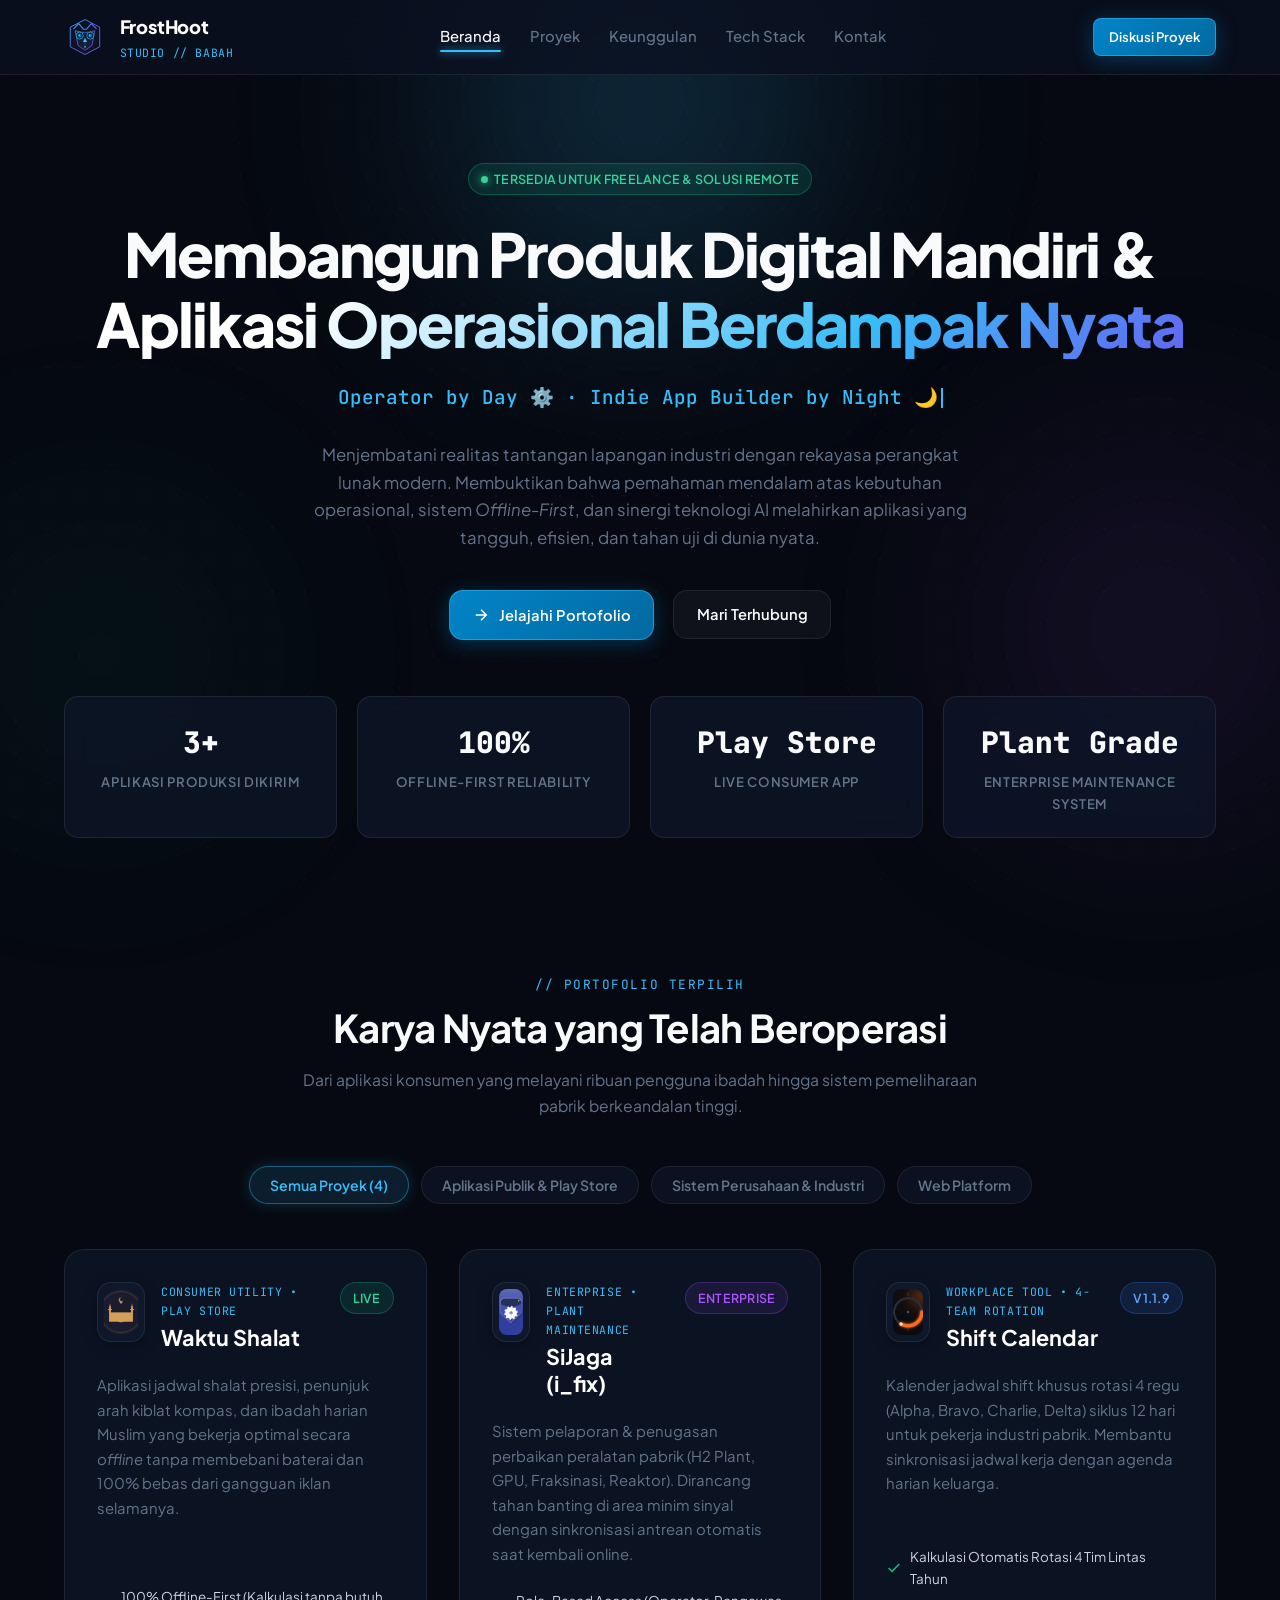
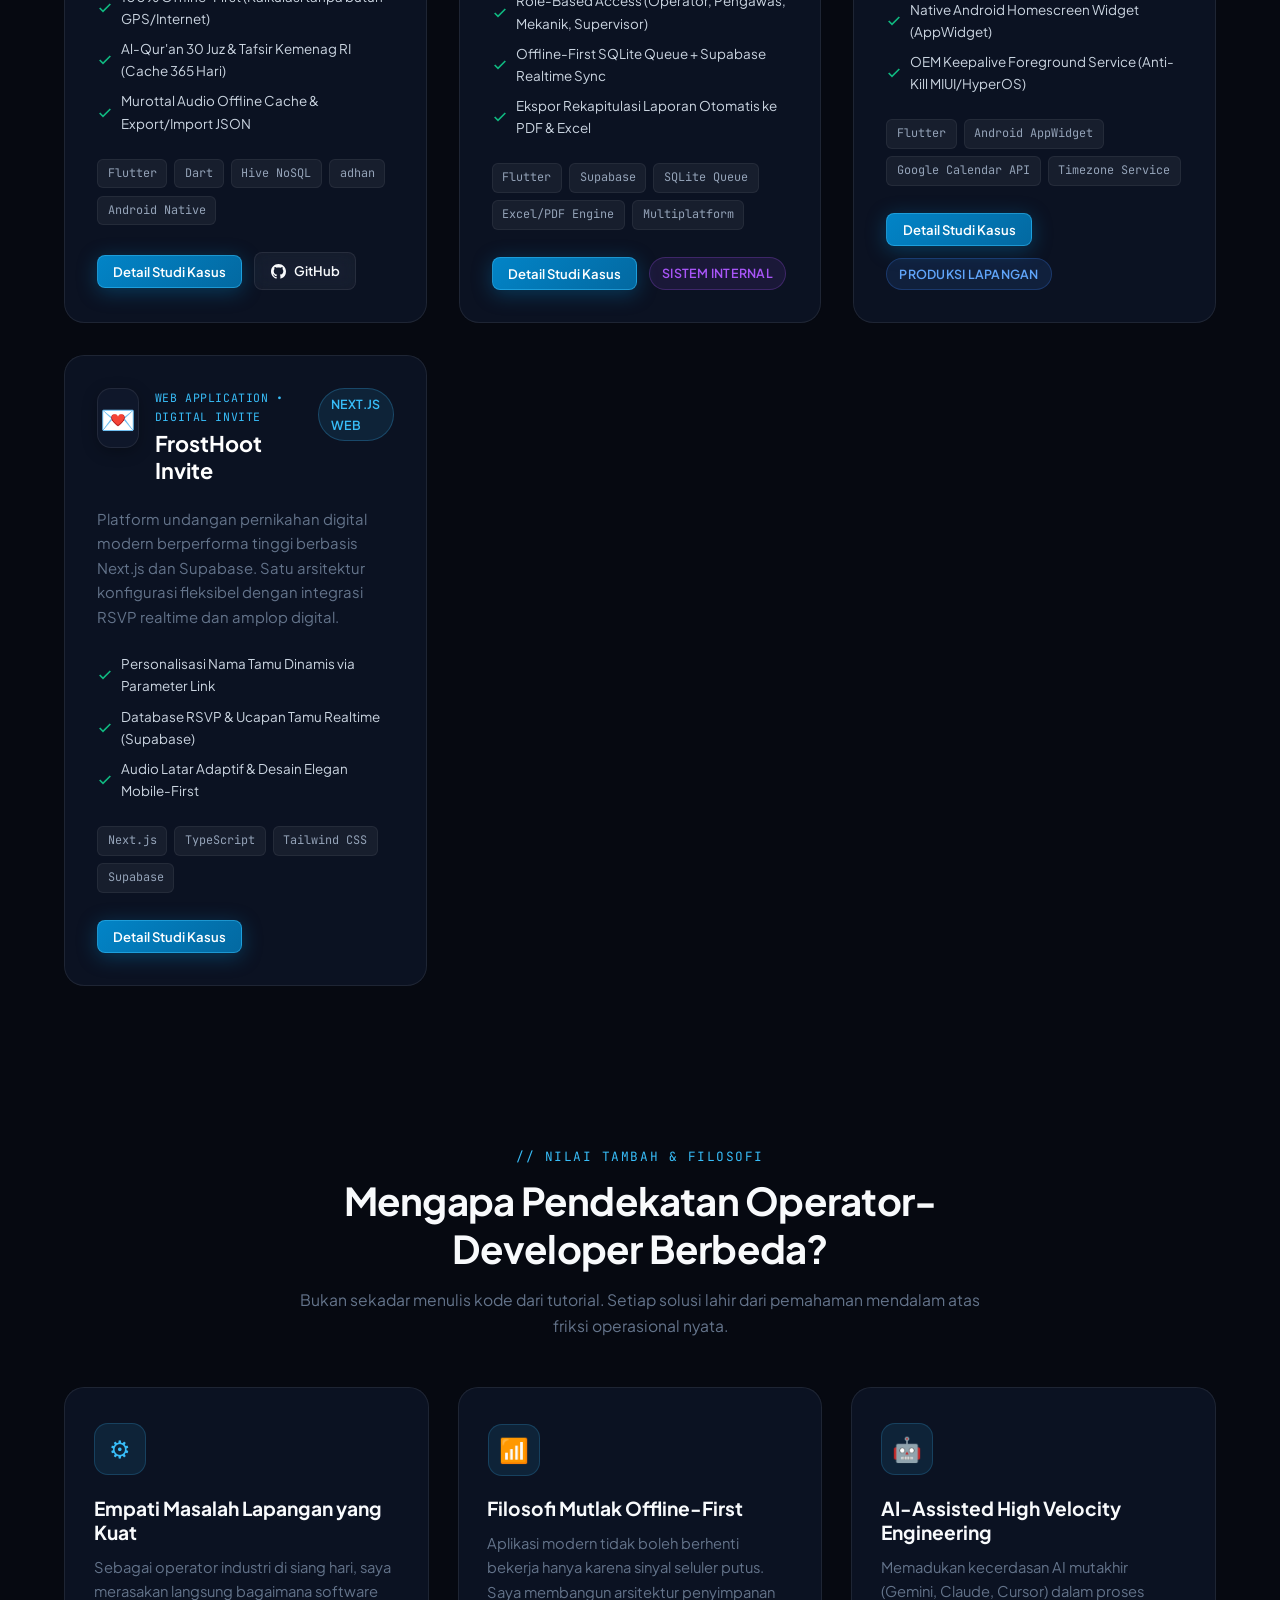
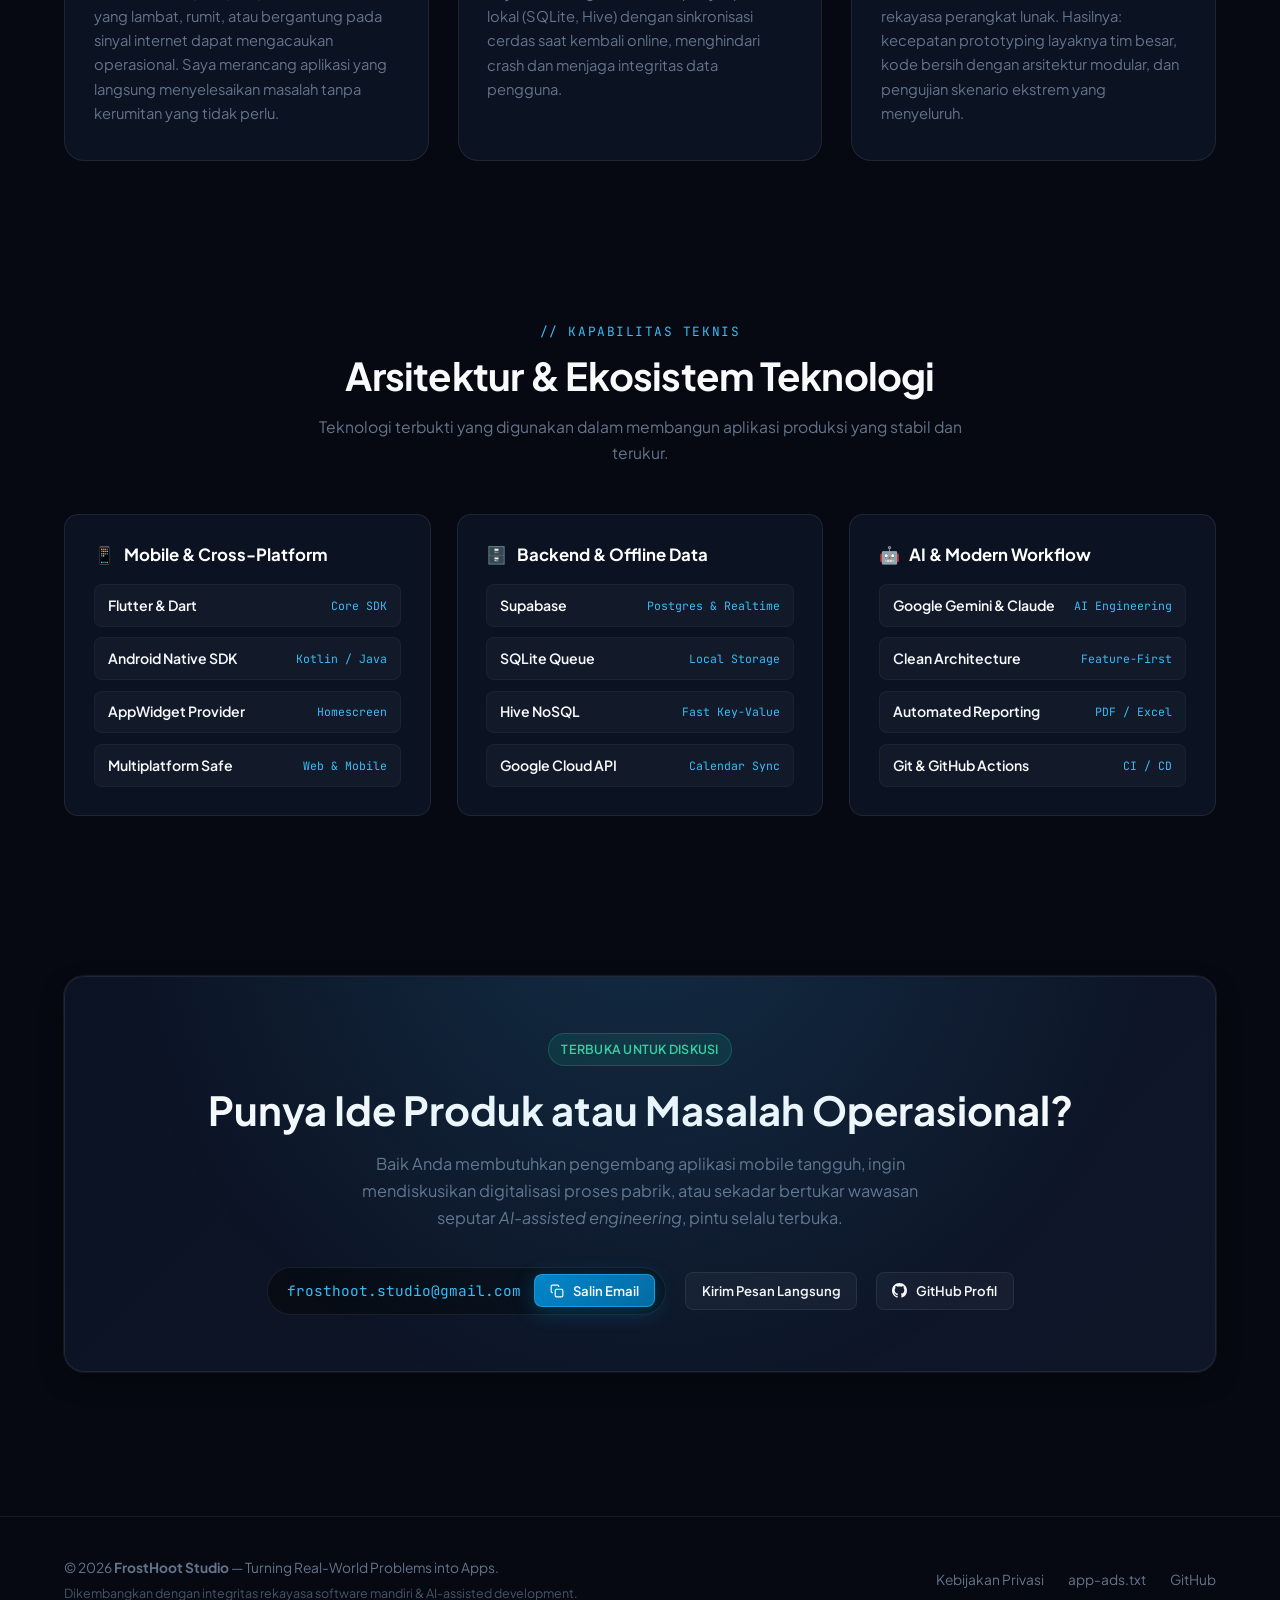
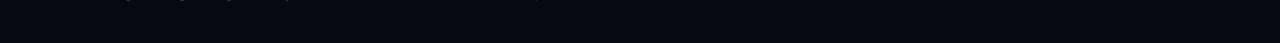
==== index.html @ 4c508ce3 "feat: launch official portfolio landing page for FrostHoot Studio" ====
<!DOCTYPE html>
<html lang="id">
<head>
  <meta charset="UTF-8">
  <meta name="viewport" content="width=device-width, initial-scale=1.0">
  <title>FrostHoot Studio — Mobile App Builder & Industrial Solutions</title>
  <meta name="description" content="Portofolio resmi FrostHoot Studio oleh Babah. Spesialis aplikasi mobile Flutter tangguh, arsitektur Offline-First, solusi operasional industri, dan aplikasi konsumen Play Store.">
  <meta name="keywords" content="FrostHoot Studio, Flutter Developer, Mobile App Developer, Offline First, Supabase, Android Native, Waktu Shalat, SiJaga, Shift Calendar">
  <meta name="author" content="FrostHoot Studio (Babah)">
  <meta name="theme-color" content="#060911">

  <!-- Open Graph / Facebook -->
  <meta property="og:type" content="website">
  <meta property="og:url" content="https://frosthootstudio.github.io/">
  <meta property="og:title" content="FrostHoot Studio — Mobile App Builder & Industrial Solutions">
  <meta property="og:description" content="Membangun aplikasi mobile tangguh dengan arsitektur Offline-First, integrasi Android Native, dan akselerasi AI-assisted engineering.">
  <meta property="og:image" content="assets/images/logo.svg">

  <!-- Favicon -->
  <link rel="icon" type="image/svg+xml" href="assets/images/logo.svg">

  <!-- Google Fonts -->
  <link rel="preconnect" href="https://fonts.googleapis.com">
  <link rel="preconnect" href="https://fonts.gstatic.com" crossorigin>
  <link href="https://fonts.googleapis.com/css2?family=JetBrains+Mono:wght@400;500;700&family=Plus+Jakarta+Sans:wght@400;500;600;700;800&display=swap" rel="stylesheet">

  <!-- Main Stylesheet -->
  <link rel="stylesheet" href="style.css">
</head>
<body>

  <!-- Ambient Light Orbs -->
  <div class="bg-glow-orb bg-glow-1"></div>
  <div class="bg-glow-orb bg-glow-2"></div>
  <div class="bg-glow-orb bg-glow-3"></div>
  <div class="bg-grid-overlay"></div>

  <!-- Header & Navigation -->
  <header class="site-header" id="siteHeader">
    <div class="container nav-wrap">
      <a href="#home" class="brand" id="brandLink">
        <img src="assets/images/logo.svg" alt="FrostHoot Studio Logo" class="brand-logo" width="42" height="42">
        <div class="brand-text">
          <span class="brand-name">FrostHoot</span>
          <span class="brand-sub">Studio // Babah</span>
        </div>
      </a>

      <nav>
        <ul class="nav-menu" id="navMenu">
          <li><a href="#home" class="nav-link active" id="navHome">Beranda</a></li>
          <li><a href="#portfolio" class="nav-link" id="navPortfolio">Proyek</a></li>
          <li><a href="#advantage" class="nav-link" id="navAdvantage">Keunggulan</a></li>
          <li><a href="#tech" class="nav-link" id="navTech">Tech Stack</a></li>
          <li><a href="#contact" class="nav-link" id="navContact">Kontak</a></li>
        </ul>
      </nav>

      <div class="nav-actions">
        <a href="#contact" class="btn btn-primary btn-sm" id="btnNavCollab">Diskusi Proyek</a>
        <button class="mobile-toggle" id="mobileToggle" aria-label="Toggle navigation menu">
          ☰
        </button>
      </div>
    </div>
  </header>

  <main>
    <!-- Hero Section -->
    <section class="hero" id="home">
      <div class="container">
        <div class="hero-pill-badge">
          <span class="badge badge-pulse">
            <span class="pulse-dot"></span>
            Tersedia untuk Freelance &amp; Solusi Remote
          </span>
        </div>

        <h1 class="hero-title">
          Membangun Produk Digital Mandiri &amp;<br>
          <span class="gradient-text">Aplikasi Operasional Berdampak Nyata</span>
        </h1>

        <div class="hero-tagline-wrapper">
          <span class="hero-tagline" id="typingTagline"></span>
          <span class="typing-cursor"></span>
        </div>

        <p class="hero-desc">
          Menjembatani realitas tantangan lapangan industri dengan rekayasa perangkat lunak modern. 
          Membuktikan bahwa pemahaman mendalam atas kebutuhan operasional, sistem <em>Offline-First</em>, 
          dan sinergi teknologi AI melahirkan aplikasi yang tangguh, efisien, dan tahan uji di dunia nyata.
        </p>

        <div class="hero-cta">
          <a href="#portfolio" class="btn btn-primary" id="btnHeroExplore">
            <svg width="18" height="18" viewBox="0 0 24 24" fill="none" stroke="currentColor" stroke-width="2"><path d="M5 12h14M12 5l7 7-7 7"/></svg>
            Jelajahi Portofolio
          </a>
          <a href="#contact" class="btn btn-secondary" id="btnHeroContact">
            Mari Terhubung
          </a>
        </div>

        <!-- Metrics Strip -->
        <div class="stats-strip">
          <div class="stat-card">
            <div class="stat-number">3+</div>
            <div class="stat-label">Aplikasi Produksi Dikirim</div>
          </div>
          <div class="stat-card">
            <div class="stat-number">100%</div>
            <div class="stat-label">Offline-First Reliability</div>
          </div>
          <div class="stat-card">
            <div class="stat-number">Play Store</div>
            <div class="stat-label">Live Consumer App</div>
          </div>
          <div class="stat-card">
            <div class="stat-number">Plant Grade</div>
            <div class="stat-label">Enterprise Maintenance System</div>
          </div>
        </div>
      </div>
    </section>

    <!-- Portfolio Showcase Section -->
    <section class="section" id="portfolio">
      <div class="container">
        <div class="section-header">
          <span class="section-label">// Portofolio Terpilih</span>
          <h2 class="section-title">Karya Nyata yang Telah Beroperasi</h2>
          <p class="section-desc">
            Dari aplikasi konsumen yang melayani ribuan pengguna ibadah hingga sistem pemeliharaan pabrik berkeandalan tinggi.
          </p>
        </div>

        <!-- Filter Tabs -->
        <div class="filter-tabs">
          <button class="filter-btn active" data-filter="all" id="filterAll">Semua Proyek (4)</button>
          <button class="filter-btn" data-filter="public" id="filterPublic">Aplikasi Publik &amp; Play Store</button>
          <button class="filter-btn" data-filter="enterprise" id="filterEnterprise">Sistem Perusahaan &amp; Industri</button>
          <button class="filter-btn" data-filter="web" id="filterWeb">Web Platform</button>
        </div>

        <!-- Project Cards Grid -->
        <div class="projects-grid" id="projectsGrid">
          
          <!-- 1. Waktu Shalat (Public Consumer) -->
          <article class="project-card" data-category="public" id="cardPrayerApp">
            <div class="project-header">
              <div class="project-icon-box">
                <img src="assets/images/prayer_app_icon.png" alt="Waktu Shalat App Icon" width="60" height="60">
              </div>
              <div class="project-meta">
                <span class="project-type-tag">Consumer Utility • Play Store</span>
                <h3 class="project-name">Waktu Shalat</h3>
              </div>
              <span class="badge badge-pulse">Live</span>
            </div>

            <p class="project-desc">
              Aplikasi jadwal shalat presisi, penunjuk arah kiblat kompas, dan ibadah harian Muslim yang bekerja 
              optimal secara <em>offline</em> tanpa membebani baterai dan 100% bebas dari gangguan iklan selamanya.
            </p>

            <ul class="project-features">
              <li class="project-feature-item">
                <svg width="16" height="16" viewBox="0 0 24 24" fill="none" stroke="currentColor" stroke-width="2.5"><polyline points="20 6 9 17 4 12"/></svg>
                <span>100% Offline-First (Kalkulasi tanpa butuh GPS/Internet)</span>
              </li>
              <li class="project-feature-item">
                <svg width="16" height="16" viewBox="0 0 24 24" fill="none" stroke="currentColor" stroke-width="2.5"><polyline points="20 6 9 17 4 12"/></svg>
                <span>Al-Qur'an 30 Juz &amp; Tafsir Kemenag RI (Cache 365 Hari)</span>
              </li>
              <li class="project-feature-item">
                <svg width="16" height="16" viewBox="0 0 24 24" fill="none" stroke="currentColor" stroke-width="2.5"><polyline points="20 6 9 17 4 12"/></svg>
                <span>Murottal Audio Offline Cache &amp; Export/Import JSON</span>
              </li>
            </ul>

            <div class="project-techs">
              <span class="tech-chip">Flutter</span>
              <span class="tech-chip">Dart</span>
              <span class="tech-chip">Hive NoSQL</span>
              <span class="tech-chip">adhan</span>
              <span class="tech-chip">Android Native</span>
            </div>

            <div class="project-actions">
              <button class="btn btn-primary btn-sm" data-open-case-study="prayer_app" id="btnCaseStudyPrayer">
                Detail Studi Kasus
              </button>
              <a href="https://github.com/frosthootstudio/prayer_app" target="_blank" rel="noopener noreferrer" class="btn btn-secondary btn-sm" id="btnGitPrayer">
                <svg width="15" height="15" viewBox="0 0 24 24" fill="currentColor"><path d="M12 0C5.37 0 0 5.37 0 12c0 5.31 3.435 9.795 8.205 11.385.6.105.825-.255.825-.57 0-.285-.015-1.23-.015-2.235-3.015.555-3.795-.735-4.035-1.41-.135-.345-.72-1.41-1.23-1.695-.42-.225-1.02-.78-.015-.795.945-.015 1.62.87 1.845 1.23 1.08 1.815 2.805 1.305 3.495.99.105-.78.42-1.305.765-1.605-2.67-.3-5.46-1.335-5.46-5.925 0-1.305.465-2.385 1.23-3.225-.12-.3-.54-1.53.12-3.18 0 0 1.005-.315 3.3 1.23.96-.27 1.98-.405 3-.405s2.04.135 3 .405c2.295-1.56 3.3-1.23 3.3-1.23.66 1.65.24 2.88.12 3.18.765.84 1.23 1.905 1.23 3.225 0 4.605-2.805 5.625-5.475 5.925.435.375.81 1.095.81 2.22 0 1.605-.015 2.895-.015 3.3 0 .315.225.69.825.57A12.02 12.02 0 0024 12c0-6.63-5.37-12-12-12z"/></svg>
                GitHub
              </a>
            </div>
          </article>

          <!-- 2. SiJaga (Company Enterprise) -->
          <article class="project-card" data-category="enterprise" id="cardSiJaga">
            <div class="project-header">
              <div class="project-icon-box">
                <img src="assets/images/sijaga_icon.png" alt="SiJaga App Icon" width="60" height="60">
              </div>
              <div class="project-meta">
                <span class="project-type-tag">Enterprise • Plant Maintenance</span>
                <h3 class="project-name">SiJaga (i_fix)</h3>
              </div>
              <span class="badge badge-purple">Enterprise</span>
            </div>

            <p class="project-desc">
              Sistem pelaporan &amp; penugasan perbaikan peralatan pabrik (H2 Plant, GPU, Fraksinasi, Reaktor). 
              Dirancang tahan banting di area minim sinyal dengan sinkronisasi antrean otomatis saat kembali online.
            </p>

            <ul class="project-features">
              <li class="project-feature-item">
                <svg width="16" height="16" viewBox="0 0 24 24" fill="none" stroke="currentColor" stroke-width="2.5"><polyline points="20 6 9 17 4 12"/></svg>
                <span>Role-Based Access (Operator, Pengawas, Mekanik, Supervisor)</span>
              </li>
              <li class="project-feature-item">
                <svg width="16" height="16" viewBox="0 0 24 24" fill="none" stroke="currentColor" stroke-width="2.5"><polyline points="20 6 9 17 4 12"/></svg>
                <span>Offline-First SQLite Queue + Supabase Realtime Sync</span>
              </li>
              <li class="project-feature-item">
                <svg width="16" height="16" viewBox="0 0 24 24" fill="none" stroke="currentColor" stroke-width="2.5"><polyline points="20 6 9 17 4 12"/></svg>
                <span>Ekspor Rekapitulasi Laporan Otomatis ke PDF &amp; Excel</span>
              </li>
            </ul>

            <div class="project-techs">
              <span class="tech-chip">Flutter</span>
              <span class="tech-chip">Supabase</span>
              <span class="tech-chip">SQLite Queue</span>
              <span class="tech-chip">Excel/PDF Engine</span>
              <span class="tech-chip">Multiplatform</span>
            </div>

            <div class="project-actions">
              <button class="btn btn-primary btn-sm" data-open-case-study="sijaga" id="btnCaseStudySiJaga">
                Detail Studi Kasus
              </button>
              <span class="badge badge-purple">Sistem Internal</span>
            </div>
          </article>

          <!-- 3. Shift Calendar (Company Workplace) -->
          <article class="project-card" data-category="enterprise" id="cardShiftCalendar">
            <div class="project-header">
              <div class="project-icon-box">
                <img src="assets/images/shift_calendar_icon.png" alt="Shift Calendar App Icon" width="60" height="60">
              </div>
              <div class="project-meta">
                <span class="project-type-tag">Workplace Tool • 4-Team Rotation</span>
                <h3 class="project-name">Shift Calendar</h3>
              </div>
              <span class="badge badge-blue">v1.1.9</span>
            </div>

            <p class="project-desc">
              Kalender jadwal shift khusus rotasi 4 regu (Alpha, Bravo, Charlie, Delta) siklus 12 hari untuk 
              pekerja industri pabrik. Membantu sinkronisasi jadwal kerja dengan agenda harian keluarga.
            </p>

            <ul class="project-features">
              <li class="project-feature-item">
                <svg width="16" height="16" viewBox="0 0 24 24" fill="none" stroke="currentColor" stroke-width="2.5"><polyline points="20 6 9 17 4 12"/></svg>
                <span>Kalkulasi Otomatis Rotasi 4 Tim Lintas Tahun</span>
              </li>
              <li class="project-feature-item">
                <svg width="16" height="16" viewBox="0 0 24 24" fill="none" stroke="currentColor" stroke-width="2.5"><polyline points="20 6 9 17 4 12"/></svg>
                <span>Native Android Homescreen Widget (AppWidget)</span>
              </li>
              <li class="project-feature-item">
                <svg width="16" height="16" viewBox="0 0 24 24" fill="none" stroke="currentColor" stroke-width="2.5"><polyline points="20 6 9 17 4 12"/></svg>
                <span>OEM Keepalive Foreground Service (Anti-Kill MIUI/HyperOS)</span>
              </li>
            </ul>

            <div class="project-techs">
              <span class="tech-chip">Flutter</span>
              <span class="tech-chip">Android AppWidget</span>
              <span class="tech-chip">Google Calendar API</span>
              <span class="tech-chip">Timezone Service</span>
            </div>

            <div class="project-actions">
              <button class="btn btn-primary btn-sm" data-open-case-study="shift_calendar" id="btnCaseStudyShift">
                Detail Studi Kasus
              </button>
              <span class="badge badge-blue">Produksi Lapangan</span>
            </div>
          </article>

          <!-- 4. FrostHoot Invite (Web Platform) -->
          <article class="project-card" data-category="web" id="cardSebarBahagia">
            <div class="project-header">
              <div class="project-icon-box" style="font-size: 1.8rem; color: var(--accent-cyan);">
                💌
              </div>
              <div class="project-meta">
                <span class="project-type-tag">Web Application • Digital Invite</span>
                <h3 class="project-name">FrostHoot Invite</h3>
              </div>
              <span class="badge badge-cyan">Next.js Web</span>
            </div>

            <p class="project-desc">
              Platform undangan pernikahan digital modern berperforma tinggi berbasis Next.js dan Supabase. 
              Satu arsitektur konfigurasi fleksibel dengan integrasi RSVP realtime dan amplop digital.
            </p>

            <ul class="project-features">
              <li class="project-feature-item">
                <svg width="16" height="16" viewBox="0 0 24 24" fill="none" stroke="currentColor" stroke-width="2.5"><polyline points="20 6 9 17 4 12"/></svg>
                <span>Personalisasi Nama Tamu Dinamis via Parameter Link</span>
              </li>
              <li class="project-feature-item">
                <svg width="16" height="16" viewBox="0 0 24 24" fill="none" stroke="currentColor" stroke-width="2.5"><polyline points="20 6 9 17 4 12"/></svg>
                <span>Database RSVP &amp; Ucapan Tamu Realtime (Supabase)</span>
              </li>
              <li class="project-feature-item">
                <svg width="16" height="16" viewBox="0 0 24 24" fill="none" stroke="currentColor" stroke-width="2.5"><polyline points="20 6 9 17 4 12"/></svg>
                <span>Audio Latar Adaptif &amp; Desain Elegan Mobile-First</span>
              </li>
            </ul>

            <div class="project-techs">
              <span class="tech-chip">Next.js</span>
              <span class="tech-chip">TypeScript</span>
              <span class="tech-chip">Tailwind CSS</span>
              <span class="tech-chip">Supabase</span>
            </div>

            <div class="project-actions">
              <button class="btn btn-primary btn-sm" data-open-case-study="sebarbahagia" id="btnCaseStudyInvite">
                Detail Studi Kasus
              </button>
            </div>
          </article>

        </div>
      </div>
    </section>

    <!-- Why Me / The Operator-Developer Advantage -->
    <section class="section" id="advantage">
      <div class="container">
        <div class="section-header">
          <span class="section-label">// Nilai Tambah &amp; Filosofi</span>
          <h2 class="section-title">Mengapa Pendekatan Operator-Developer Berbeda?</h2>
          <p class="section-desc">
            Bukan sekadar menulis kode dari tutorial. Setiap solusi lahir dari pemahaman mendalam atas friksi operasional nyata.
          </p>
        </div>

        <div class="advantage-grid">
          <div class="advantage-card">
            <div class="advantage-icon-wrap">⚙️</div>
            <h3>Empati Masalah Lapangan yang Kuat</h3>
            <p>
              Sebagai operator industri di siang hari, saya merasakan langsung bagaimana software yang lambat, 
              rumit, atau bergantung pada sinyal internet dapat mengacaukan operasional. Saya merancang aplikasi yang 
              langsung menyelesaikan masalah tanpa kerumitan yang tidak perlu.
            </p>
          </div>

          <div class="advantage-card">
            <div class="advantage-icon-wrap">📶</div>
            <h3>Filosofi Mutlak Offline-First</h3>
            <p>
              Aplikasi modern tidak boleh berhenti bekerja hanya karena sinyal seluler putus. Saya membangun 
              arsitektur penyimpanan lokal (SQLite, Hive) dengan sinkronisasi cerdas saat kembali online, 
              menghindari crash dan menjaga integritas data pengguna.
            </p>
          </div>

          <div class="advantage-card">
            <div class="advantage-icon-wrap">🤖</div>
            <h3>AI-Assisted High Velocity Engineering</h3>
            <p>
              Memadukan kecerdasan AI mutakhir (Gemini, Claude, Cursor) dalam proses rekayasa perangkat lunak. 
              Hasilnya: kecepatan prototyping layaknya tim besar, kode bersih dengan arsitektur modular, 
              dan pengujian skenario ekstrem yang menyeluruh.
            </p>
          </div>
        </div>
      </div>
    </section>

    <!-- Tech Stack Matrix -->
    <section class="section" id="tech">
      <div class="container">
        <div class="section-header">
          <span class="section-label">// Kapabilitas Teknis</span>
          <h2 class="section-title">Arsitektur &amp; Ekosistem Teknologi</h2>
          <p class="section-desc">
            Teknologi terbukti yang digunakan dalam membangun aplikasi produksi yang stabil dan terukur.
          </p>
        </div>

        <div class="tech-matrix">
          <div class="tech-group-card">
            <h3 class="tech-group-title">
              <span>📱</span> Mobile &amp; Cross-Platform
            </h3>
            <div class="tech-pill-list">
              <div class="tech-row">
                <span class="tech-row-name">Flutter &amp; Dart</span>
                <span class="tech-row-tag">Core SDK</span>
              </div>
              <div class="tech-row">
                <span class="tech-row-name">Android Native SDK</span>
                <span class="tech-row-tag">Kotlin / Java</span>
              </div>
              <div class="tech-row">
                <span class="tech-row-name">AppWidget Provider</span>
                <span class="tech-row-tag">Homescreen</span>
              </div>
              <div class="tech-row">
                <span class="tech-row-name">Multiplatform Safe</span>
                <span class="tech-row-tag">Web &amp; Mobile</span>
              </div>
            </div>
          </div>

          <div class="tech-group-card">
            <h3 class="tech-group-title">
              <span>🗄️</span> Backend &amp; Offline Data
            </h3>
            <div class="tech-pill-list">
              <div class="tech-row">
                <span class="tech-row-name">Supabase</span>
                <span class="tech-row-tag">Postgres &amp; Realtime</span>
              </div>
              <div class="tech-row">
                <span class="tech-row-name">SQLite Queue</span>
                <span class="tech-row-tag">Local Storage</span>
              </div>
              <div class="tech-row">
                <span class="tech-row-name">Hive NoSQL</span>
                <span class="tech-row-tag">Fast Key-Value</span>
              </div>
              <div class="tech-row">
                <span class="tech-row-name">Google Cloud API</span>
                <span class="tech-row-tag">Calendar Sync</span>
              </div>
            </div>
          </div>

          <div class="tech-group-card">
            <h3 class="tech-group-title">
              <span>🤖</span> AI &amp; Modern Workflow
            </h3>
            <div class="tech-pill-list">
              <div class="tech-row">
                <span class="tech-row-name">Google Gemini &amp; Claude</span>
                <span class="tech-row-tag">AI Engineering</span>
              </div>
              <div class="tech-row">
                <span class="tech-row-name">Clean Architecture</span>
                <span class="tech-row-tag">Feature-First</span>
              </div>
              <div class="tech-row">
                <span class="tech-row-name">Automated Reporting</span>
                <span class="tech-row-tag">PDF / Excel</span>
              </div>
              <div class="tech-row">
                <span class="tech-row-name">Git &amp; GitHub Actions</span>
                <span class="tech-row-tag">CI / CD</span>
              </div>
            </div>
          </div>
        </div>
      </div>
    </section>

    <!-- Contact & Collaboration Section -->
    <section class="section" id="contact">
      <div class="container">
        <div class="contact-box">
          <span class="badge badge-pulse" style="margin-bottom: 1.2rem;">Terbuka untuk Diskusi</span>
          <h2 class="contact-title">Punya Ide Produk atau Masalah Operasional?</h2>
          <p class="contact-desc">
            Baik Anda membutuhkan pengembang aplikasi mobile tangguh, ingin mendiskusikan digitalisasi proses pabrik, 
            atau sekadar bertukar wawasan seputar <em>AI-assisted engineering</em>, pintu selalu terbuka.
          </p>

          <div class="contact-channels">
            <div class="email-copy-bar">
              <span class="email-address" id="emailAddressText">frosthoot.studio@gmail.com</span>
              <button class="btn btn-primary btn-sm" id="copyEmailBtn">
                <svg width="14" height="14" viewBox="0 0 24 24" fill="none" stroke="currentColor" stroke-width="2"><rect x="9" y="9" width="13" height="13" rx="2" ry="2"/><path d="M5 15H4a2 2 0 01-2-2V4a2 2 0 012-2h9a2 2 0 012 2v1"/></svg>
                Salin Email
              </button>
            </div>

            <a href="mailto:frosthoot.studio@gmail.com" class="btn btn-secondary btn-sm" id="btnDirectMail">
              Kirim Pesan Langsung
            </a>

            <a href="https://github.com/frosthootstudio" target="_blank" rel="noopener noreferrer" class="btn btn-secondary btn-sm" id="btnHubGitHub">
              <svg width="15" height="15" viewBox="0 0 24 24" fill="currentColor"><path d="M12 0C5.37 0 0 5.37 0 12c0 5.31 3.435 9.795 8.205 11.385.6.105.825-.255.825-.57 0-.285-.015-1.23-.015-2.235-3.015.555-3.795-.735-4.035-1.41-.135-.345-.72-1.41-1.23-1.695-.42-.225-1.02-.78-.015-.795.945-.015 1.62.87 1.845 1.23 1.08 1.815 2.805 1.305 3.495.99.105-.78.42-1.305.765-1.605-2.67-.3-5.46-1.335-5.46-5.925 0-1.305.465-2.385 1.23-3.225-.12-.3-.54-1.53.12-3.18 0 0 1.005-.315 3.3 1.23.96-.27 1.98-.405 3-.405s2.04.135 3 .405c2.295-1.56 3.3-1.23 3.3-1.23.66 1.65.24 2.88.12 3.18.765.84 1.23 1.905 1.23 3.225 0 4.605-2.805 5.625-5.475 5.925.435.375.81 1.095.81 2.22 0 1.605-.015 2.895-.015 3.3 0 .315.225.69.825.57A12.02 12.02 0 0024 12c0-6.63-5.37-12-12-12z"/></svg>
              GitHub Profil
            </a>
          </div>
        </div>
      </div>
    </section>
  </main>

  <!-- Footer -->
  <footer class="site-footer">
    <div class="container footer-wrap">
      <div class="footer-left">
        <p>&copy; 2026 <strong>FrostHoot Studio</strong> — Turning Real-World Problems into Apps.</p>
        <p style="font-size: 0.78rem; color: var(--text-dim); margin-top: 0.2rem;">Dikembangkan dengan integritas rekayasa software mandiri &amp; AI-assisted development.</p>
      </div>
      <ul class="footer-links">
        <li><a href="privacy-policy.html" class="footer-link">Kebijakan Privasi</a></li>
        <li><a href="app-ads.txt" class="footer-link" target="_blank">app-ads.txt</a></li>
        <li><a href="https://github.com/frosthootstudio" class="footer-link" target="_blank" rel="noopener noreferrer">GitHub</a></li>
      </ul>
    </div>
  </footer>

  <!-- Deep Dive Interactive Case Study Modal -->
  <div class="modal-overlay" id="caseStudyModal" role="dialog" aria-modal="true" aria-labelledby="modalTitle">
    <div class="modal-container">
      <button class="modal-close-btn" id="modalCloseBtn" aria-label="Tutup jendela modal">&times;</button>
      
      <div class="modal-badge">
        <span class="badge badge-cyan" id="modalBadge">Studi Kasus</span>
      </div>
      
      <h2 class="modal-title" id="modalTitle">Judul Proyek</h2>
      <span class="modal-subtitle" id="modalSubtitle">Subjudul Teknis</span>

      <div class="modal-section">
        <h4 class="modal-section-title">
          <span>⚠️</span> Latar Belakang &amp; Masalah Nyata
        </h4>
        <p class="modal-body-text" id="modalProblem"></p>
      </div>

      <div class="modal-section">
        <h4 class="modal-section-title">
          <span>💡</span> Solusi Rekayasa Software
        </h4>
        <p class="modal-body-text" id="modalSolution"></p>
      </div>

      <div class="modal-section">
        <h4 class="modal-section-title">
          <span>⭐</span> Sorotan Arsitektur &amp; Fitur Utama
        </h4>
        <ul class="modal-feature-list" id="modalHighlights"></ul>
      </div>

      <div class="modal-section">
        <h4 class="modal-section-title">
          <span>🛠️</span> Tech Stack
        </h4>
        <div class="project-techs" id="modalTechStack"></div>
      </div>

      <div style="margin-top: 2rem; display: flex; gap: 1rem;">
        <a href="#" class="btn btn-primary btn-sm" id="modalActionBtn" target="_blank">Buka Tautan</a>
      </div>
    </div>
  </div>

  <!-- Toast Notification -->
  <div class="toast-msg" id="toastMsg">Email berhasil disalin!</div>

  <!-- Core Script -->
  <script src="script.js"></script>
</body>
</html>
---- style.css ----
/* ==========================================================================
   FrostHoot Studio — Modern Portfolio Design System
   Aesthetic: Deep Space Frost, Glassmorphism, Sleek Cybernetic Accent
   ========================================================================== */

:root {
  --bg-base: #060911;
  --bg-surface: #0B1120;
  --bg-card: rgba(15, 23, 42, 0.72);
  --bg-card-hover: rgba(26, 38, 66, 0.85);
  --bg-glass: rgba(11, 17, 32, 0.75);
  
  --border-subtle: rgba(255, 255, 255, 0.08);
  --border-active: rgba(56, 189, 248, 0.4);
  --border-glow: rgba(56, 189, 248, 0.15);

  --accent-cyan: #38BDF8;
  --accent-teal: #06B6D4;
  --accent-blue: #3B82F6;
  --accent-indigo: #6366F1;
  --accent-purple: #A855F7;
  --accent-emerald: #10B981;
  --accent-amber: #F59E0B;

  --text-main: #F8FAFC;
  --text-body: #CBD5E1;
  --text-muted: #64748B;
  --text-dim: #475569;

  --font-main: 'Plus Jakarta Sans', system-ui, -apple-system, sans-serif;
  --font-mono: 'JetBrains Mono', 'Fira Code', monospace;

  --radius-sm: 8px;
  --radius-md: 14px;
  --radius-lg: 20px;
  --radius-full: 9999px;

  --shadow-card: 0 10px 30px -10px rgba(0, 0, 0, 0.5), 0 0 1px 1px var(--border-subtle);
  --shadow-hover: 0 20px 40px -15px rgba(2, 132, 199, 0.25), 0 0 2px 1px var(--border-active);
  --shadow-glow: 0 0 25px rgba(56, 189, 248, 0.35);

  --transition-fast: 0.2s cubic-bezier(0.4, 0, 0.2, 1);
  --transition-normal: 0.3s cubic-bezier(0.4, 0, 0.2, 1);
  --transition-bounce: 0.4s cubic-bezier(0.34, 1.56, 0.64, 1);
}

/* Base Reset */
*, *::before, *::after {
  box-sizing: border-box;
  margin: 0;
  padding: 0;
}

html {
  scroll-behavior: smooth;
  color-scheme: dark;
}

body {
  font-family: var(--font-main);
  background-color: var(--bg-base);
  color: var(--text-body);
  line-height: 1.65;
  overflow-x: hidden;
  position: relative;
  min-height: 100vh;
  -webkit-font-smoothing: antialiased;
}

/* Dynamic Background Glows */
.bg-glow-orb {
  position: fixed;
  border-radius: 50%;
  filter: blur(120px);
  pointer-events: none;
  z-index: 0;
  opacity: 0.35;
}

.bg-glow-1 {
  width: 500px;
  height: 500px;
  background: radial-gradient(circle, var(--accent-cyan) 0%, rgba(99, 102, 241, 0) 70%);
  top: -150px;
  left: 50%;
  transform: translateX(-50%);
}

.bg-glow-2 {
  width: 450px;
  height: 450px;
  background: radial-gradient(circle, var(--accent-purple) 0%, rgba(56, 189, 248, 0) 70%);
  top: 45%;
  right: -100px;
  opacity: 0.2;
}

.bg-glow-3 {
  width: 400px;
  height: 400px;
  background: radial-gradient(circle, var(--accent-emerald) 0%, rgba(6, 182, 212, 0) 70%);
  bottom: 5%;
  left: -100px;
  opacity: 0.15;
}

/* Subtle Grid Texture */
.bg-grid-overlay {
  position: fixed;
  inset: 0;
  background-image: radial-gradient(rgba(255, 255, 255, 0.05) 1px, transparent 1px);
  background-size: 32px 32px;
  pointer-events: none;
  z-index: 1;
}

/* Layout Container */
.container {
  width: 100%;
  max-width: 1200px;
  margin: 0 auto;
  padding: 0 1.5rem;
  position: relative;
  z-index: 2;
}

/* Typography Utilities */
h1, h2, h3, h4 {
  color: var(--text-main);
  font-weight: 700;
  line-height: 1.25;
}

.gradient-text {
  background: linear-gradient(135deg, #FFFFFF 20%, var(--accent-cyan) 70%, var(--accent-indigo) 100%);
  -webkit-background-clip: text;
  -webkit-text-fill-color: transparent;
  display: inline-block;
}

.gradient-accent {
  background: linear-gradient(135deg, var(--accent-cyan) 0%, var(--accent-indigo) 100%);
  -webkit-background-clip: text;
  -webkit-text-fill-color: transparent;
}

/* Badge & Tag */
.badge {
  display: inline-flex;
  align-items: center;
  gap: 0.4rem;
  font-size: 0.78rem;
  font-weight: 600;
  padding: 0.3rem 0.75rem;
  border-radius: var(--radius-full);
  letter-spacing: 0.02em;
  text-transform: uppercase;
}

.badge-pulse {
  background: rgba(16, 185, 129, 0.12);
  color: #34D399;
  border: 1px solid rgba(16, 185, 129, 0.3);
}

.pulse-dot {
  width: 7px;
  height: 7px;
  border-radius: 50%;
  background-color: #34D399;
  box-shadow: 0 0 8px #34D399;
  animation: pulseAnim 2s infinite ease-in-out;
}

@keyframes pulseAnim {
  0%, 100% { opacity: 1; transform: scale(1); }
  50% { opacity: 0.4; transform: scale(0.85); }
}

.badge-cyan {
  background: rgba(56, 189, 248, 0.1);
  color: var(--accent-cyan);
  border: 1px solid rgba(56, 189, 248, 0.25);
}

.badge-purple {
  background: rgba(168, 85, 247, 0.1);
  color: var(--accent-purple);
  border: 1px solid rgba(168, 85, 247, 0.25);
}

.badge-blue {
  background: rgba(59, 130, 246, 0.12);
  color: #60A5FA;
  border: 1px solid rgba(59, 130, 246, 0.25);
}

/* ==========================================================================
   Header & Navbar
   ========================================================================== */
.site-header {
  position: sticky;
  top: 0;
  width: 100%;
  z-index: 100;
  backdrop-filter: blur(16px);
  -webkit-backdrop-filter: blur(16px);
  background: var(--bg-glass);
  border-bottom: 1px solid var(--border-subtle);
  transition: var(--transition-normal);
}

.nav-wrap {
  display: flex;
  align-items: center;
  justify-content: space-between;
  height: 74px;
}

.brand {
  display: flex;
  align-items: center;
  gap: 0.85rem;
  text-decoration: none;
  color: var(--text-main);
}

.brand-logo {
  width: 42px;
  height: 42px;
  transition: transform var(--transition-bounce);
}

.brand:hover .brand-logo {
  transform: rotate(-8deg) scale(1.08);
}

.brand-text {
  display: flex;
  flex-direction: column;
}

.brand-name {
  font-size: 1.15rem;
  font-weight: 800;
  letter-spacing: -0.01em;
  color: #FFFFFF;
}

.brand-sub {
  font-size: 0.72rem;
  color: var(--accent-cyan);
  font-family: var(--font-mono);
  letter-spacing: 0.05em;
  text-transform: uppercase;
}

.nav-menu {
  display: flex;
  align-items: center;
  list-style: none;
  gap: 1.8rem;
}

.nav-link {
  text-decoration: none;
  color: var(--text-muted);
  font-weight: 500;
  font-size: 0.93rem;
  transition: color var(--transition-fast);
  position: relative;
  padding: 0.4rem 0;
}

.nav-link:hover,
.nav-link.active {
  color: var(--text-main);
}

.nav-link.active::after {
  content: '';
  position: absolute;
  bottom: 0;
  left: 0;
  width: 100%;
  height: 2px;
  background: var(--accent-cyan);
  border-radius: var(--radius-full);
  box-shadow: 0 0 8px var(--accent-cyan);
}

.nav-actions {
  display: flex;
  align-items: center;
  gap: 1rem;
}

/* Mobile Toggle */
.mobile-toggle {
  display: none;
  background: transparent;
  border: 1px solid var(--border-subtle);
  border-radius: var(--radius-sm);
  color: var(--text-main);
  padding: 0.5rem;
  cursor: pointer;
  font-size: 1.3rem;
}

/* ==========================================================================
   Buttons
   ========================================================================== */
.btn {
  display: inline-flex;
  align-items: center;
  justify-content: center;
  gap: 0.55rem;
  font-family: var(--font-main);
  font-size: 0.92rem;
  font-weight: 600;
  padding: 0.72rem 1.4rem;
  border-radius: var(--radius-md);
  text-decoration: none;
  cursor: pointer;
  transition: all var(--transition-fast);
  border: 1px solid transparent;
  white-space: nowrap;
}

.btn-primary {
  background: linear-gradient(135deg, #0284C7, #0369A1);
  color: #FFFFFF;
  border-color: rgba(56, 189, 248, 0.5);
  box-shadow: 0 4px 20px rgba(2, 132, 199, 0.35);
}

.btn-primary:hover {
  background: linear-gradient(135deg, #0369A1, #0284C7);
  box-shadow: var(--shadow-glow);
  transform: translateY(-2px);
}

.btn-secondary {
  background: rgba(255, 255, 255, 0.04);
  color: var(--text-main);
  border-color: var(--border-subtle);
  backdrop-filter: blur(8px);
}

.btn-secondary:hover {
  background: rgba(255, 255, 255, 0.08);
  border-color: var(--border-active);
  transform: translateY(-2px);
  color: #FFFFFF;
}

.btn-sm {
  font-size: 0.82rem;
  padding: 0.45rem 0.95rem;
  border-radius: var(--radius-sm);
}

/* ==========================================================================
   Hero Section
   ========================================================================== */
.hero {
  padding: 5.5rem 0 3.5rem;
  text-align: center;
  position: relative;
}

.hero-pill-badge {
  margin-bottom: 1.5rem;
}

.hero-title {
  font-size: clamp(2.4rem, 5.2vw, 3.8rem);
  font-weight: 800;
  letter-spacing: -0.03em;
  margin-bottom: 1.25rem;
  line-height: 1.15;
}

.hero-tagline-wrapper {
  min-height: 38px;
  display: flex;
  align-items: center;
  justify-content: center;
  margin-bottom: 1.5rem;
}

.hero-tagline {
  font-family: var(--font-mono);
  font-size: clamp(1rem, 2vw, 1.2rem);
  color: var(--accent-cyan);
  font-weight: 500;
}

.typing-cursor {
  display: inline-block;
  width: 2px;
  height: 1.2em;
  background-color: var(--accent-cyan);
  vertical-align: middle;
  margin-left: 3px;
  animation: blinkCursor 0.9s infinite;
}

@keyframes blinkCursor {
  0%, 100% { opacity: 1; }
  50% { opacity: 0; }
}

.hero-desc {
  max-width: 680px;
  margin: 0 auto 2.4rem;
  font-size: 1.05rem;
  color: var(--text-muted);
}

.hero-cta {
  display: flex;
  align-items: center;
  justify-content: center;
  gap: 1.2rem;
  flex-wrap: wrap;
  margin-bottom: 3.5rem;
}

/* Stats / Value Bar */
.stats-strip {
  display: grid;
  grid-template-columns: repeat(auto-fit, minmax(220px, 1fr));
  gap: 1.25rem;
  margin-top: 1rem;
}

.stat-card {
  background: var(--bg-card);
  border: 1px solid var(--border-subtle);
  border-radius: var(--radius-md);
  padding: 1.4rem 1.2rem;
  text-align: center;
  backdrop-filter: blur(12px);
  transition: transform var(--transition-fast), border-color var(--transition-fast);
}

.stat-card:hover {
  transform: translateY(-3px);
  border-color: var(--border-active);
}

.stat-number {
  font-size: 1.85rem;
  font-weight: 800;
  color: var(--text-main);
  margin-bottom: 0.2rem;
  font-family: var(--font-mono);
}

.stat-label {
  font-size: 0.82rem;
  color: var(--text-muted);
  text-transform: uppercase;
  letter-spacing: 0.05em;
  font-weight: 600;
}

/* ==========================================================================
   Section Headers
   ========================================================================== */
.section {
  padding: 5rem 0;
  position: relative;
}

.section-header {
  text-align: center;
  max-width: 680px;
  margin: 0 auto 3rem;
}

.section-label {
  font-family: var(--font-mono);
  font-size: 0.8rem;
  color: var(--accent-cyan);
  text-transform: uppercase;
  letter-spacing: 0.12em;
  margin-bottom: 0.6rem;
  display: block;
}

.section-title {
  font-size: clamp(1.8rem, 3.2vw, 2.4rem);
  margin-bottom: 0.9rem;
  letter-spacing: -0.02em;
}

.section-desc {
  font-size: 0.98rem;
  color: var(--text-muted);
}

/* ==========================================================================
   Portfolio Filter & Cards
   ========================================================================== */
.filter-tabs {
  display: flex;
  justify-content: center;
  gap: 0.75rem;
  margin-bottom: 2.8rem;
  flex-wrap: wrap;
}

.filter-btn {
  background: var(--bg-surface);
  border: 1px solid var(--border-subtle);
  color: var(--text-muted);
  padding: 0.55rem 1.25rem;
  border-radius: var(--radius-full);
  font-family: var(--font-main);
  font-size: 0.88rem;
  font-weight: 600;
  cursor: pointer;
  transition: all var(--transition-fast);
}

.filter-btn:hover {
  color: var(--text-main);
  border-color: rgba(255, 255, 255, 0.2);
}

.filter-btn.active {
  background: rgba(56, 189, 248, 0.12);
  color: var(--accent-cyan);
  border-color: var(--border-active);
  box-shadow: 0 0 15px rgba(56, 189, 248, 0.2);
}

.projects-grid {
  display: grid;
  grid-template-columns: repeat(auto-fit, minmax(340px, 1fr));
  gap: 2rem;
}

.project-card {
  background: var(--bg-card);
  border: 1px solid var(--border-subtle);
  border-radius: var(--radius-lg);
  padding: 2rem;
  display: flex;
  flex-direction: column;
  backdrop-filter: blur(14px);
  transition: all var(--transition-normal);
  position: relative;
  overflow: hidden;
}

.project-card::before {
  content: '';
  position: absolute;
  top: 0;
  left: 0;
  width: 100%;
  height: 3px;
  background: linear-gradient(90deg, transparent, var(--accent-cyan), transparent);
  opacity: 0;
  transition: opacity var(--transition-normal);
}

.project-card:hover {
  transform: translateY(-6px);
  background: var(--bg-card-hover);
  border-color: var(--border-active);
  box-shadow: var(--shadow-hover);
}

.project-card:hover::before {
  opacity: 1;
}

.project-header {
  display: flex;
  align-items: flex-start;
  justify-content: space-between;
  margin-bottom: 1.4rem;
  gap: 1rem;
}

.project-icon-box {
  width: 60px;
  height: 60px;
  border-radius: var(--radius-md);
  background: #0F172A;
  border: 1px solid var(--border-subtle);
  display: flex;
  align-items: center;
  justify-content: center;
  padding: 6px;
  box-shadow: 0 4px 15px rgba(0, 0, 0, 0.3);
  overflow: hidden;
}

.project-icon-box img {
  width: 100%;
  height: 100%;
  object-fit: cover;
  border-radius: 8px;
}

.project-meta {
  flex-grow: 1;
}

.project-type-tag {
  font-size: 0.72rem;
  font-family: var(--font-mono);
  color: var(--accent-cyan);
  text-transform: uppercase;
  letter-spacing: 0.05em;
  margin-bottom: 0.25rem;
  display: block;
}

.project-name {
  font-size: 1.35rem;
  font-weight: 700;
  color: #FFFFFF;
}

.project-desc {
  font-size: 0.93rem;
  color: var(--text-muted);
  margin-bottom: 1.5rem;
  flex-grow: 1;
}

.project-features {
  list-style: none;
  margin-bottom: 1.5rem;
  display: flex;
  flex-direction: column;
  gap: 0.5rem;
}

.project-feature-item {
  font-size: 0.84rem;
  color: var(--text-body);
  display: flex;
  align-items: center;
  gap: 0.5rem;
}

.project-feature-item svg {
  color: var(--accent-emerald);
  flex-shrink: 0;
}

.project-techs {
  display: flex;
  flex-wrap: wrap;
  gap: 0.45rem;
  margin-bottom: 1.7rem;
}

.tech-chip {
  background: rgba(255, 255, 255, 0.05);
  color: #94A3B8;
  font-family: var(--font-mono);
  font-size: 0.74rem;
  padding: 0.25rem 0.6rem;
  border-radius: 6px;
  border: 1px solid rgba(255, 255, 255, 0.06);
}

.project-card:hover .tech-chip {
  color: var(--accent-cyan);
  border-color: rgba(56, 189, 248, 0.15);
}

.project-actions {
  display: flex;
  align-items: center;
  gap: 0.75rem;
  margin-top: auto;
  flex-wrap: wrap;
}

/* ==========================================================================
   Operator Advantage Section
   ========================================================================== */
.advantage-grid {
  display: grid;
  grid-template-columns: repeat(auto-fit, minmax(320px, 1fr));
  gap: 1.8rem;
}

.advantage-card {
  background: var(--bg-card);
  border: 1px solid var(--border-subtle);
  border-radius: var(--radius-lg);
  padding: 2.2rem 1.8rem;
  backdrop-filter: blur(12px);
  position: relative;
  transition: transform var(--transition-fast), border-color var(--transition-fast);
}

.advantage-card:hover {
  transform: translateY(-4px);
  border-color: var(--border-active);
}

.advantage-icon-wrap {
  width: 52px;
  height: 52px;
  border-radius: var(--radius-md);
  background: rgba(56, 189, 248, 0.1);
  color: var(--accent-cyan);
  display: flex;
  align-items: center;
  justify-content: center;
  font-size: 1.5rem;
  margin-bottom: 1.3rem;
  border: 1px solid rgba(56, 189, 248, 0.2);
}

.advantage-card h3 {
  font-size: 1.2rem;
  margin-bottom: 0.7rem;
}

.advantage-card p {
  font-size: 0.92rem;
  color: var(--text-muted);
}

/* ==========================================================================
   Tech Stack Matrix
   ========================================================================== */
.tech-matrix {
  display: grid;
  grid-template-columns: repeat(auto-fit, minmax(260px, 1fr));
  gap: 1.6rem;
}

.tech-group-card {
  background: var(--bg-card);
  border: 1px solid var(--border-subtle);
  border-radius: var(--radius-md);
  padding: 1.8rem;
  backdrop-filter: blur(12px);
}

.tech-group-title {
  font-size: 1.05rem;
  font-weight: 700;
  color: #FFFFFF;
  margin-bottom: 1.2rem;
  display: flex;
  align-items: center;
  gap: 0.6rem;
}

.tech-pill-list {
  display: flex;
  flex-direction: column;
  gap: 0.65rem;
}

.tech-row {
  display: flex;
  align-items: center;
  justify-content: space-between;
  padding: 0.55rem 0.8rem;
  background: rgba(255, 255, 255, 0.03);
  border-radius: var(--radius-sm);
  border: 1px solid rgba(255, 255, 255, 0.04);
  font-size: 0.88rem;
}

.tech-row-name {
  font-weight: 600;
  color: var(--text-main);
  display: flex;
  align-items: center;
  gap: 0.5rem;
}

.tech-row-tag {
  font-family: var(--font-mono);
  font-size: 0.72rem;
  color: var(--accent-cyan);
}

/* ==========================================================================
   Contact Hub & CTA
   ========================================================================== */
.contact-box {
  background: linear-gradient(135deg, rgba(13, 21, 38, 0.9) 0%, rgba(15, 23, 42, 0.95) 100%);
  border: 1px solid var(--border-subtle);
  border-radius: var(--radius-lg);
  padding: 3.5rem 2rem;
  text-align: center;
  position: relative;
  overflow: hidden;
  box-shadow: var(--shadow-card);
}

.contact-box::after {
  content: '';
  position: absolute;
  inset: -100px;
  background: radial-gradient(circle at 50% 0%, rgba(56, 189, 248, 0.15) 0%, transparent 60%);
  pointer-events: none;
}

.contact-title {
  font-size: clamp(1.8rem, 3.5vw, 2.5rem);
  margin-bottom: 1rem;
}

.contact-desc {
  max-width: 600px;
  margin: 0 auto 2.2rem;
  color: var(--text-muted);
  font-size: 1.02rem;
}

.contact-channels {
  display: flex;
  align-items: center;
  justify-content: center;
  gap: 1.2rem;
  flex-wrap: wrap;
}

.email-copy-bar {
  display: inline-flex;
  align-items: center;
  gap: 0.8rem;
  background: rgba(0, 0, 0, 0.4);
  padding: 0.4rem 0.6rem 0.4rem 1.2rem;
  border-radius: var(--radius-full);
  border: 1px solid var(--border-subtle);
}

.email-address {
  font-family: var(--font-mono);
  color: var(--accent-cyan);
  font-size: 0.9rem;
}

/* ==========================================================================
   Footer
   ========================================================================== */
.site-footer {
  border-top: 1px solid var(--border-subtle);
  padding: 2.5rem 0;
  margin-top: 4rem;
  font-size: 0.86rem;
  color: var(--text-muted);
}

.footer-wrap {
  display: flex;
  align-items: center;
  justify-content: space-between;
  flex-wrap: wrap;
  gap: 1.2rem;
}

.footer-links {
  display: flex;
  align-items: center;
  gap: 1.5rem;
  list-style: none;
}

.footer-link {
  color: var(--text-muted);
  text-decoration: none;
  transition: color var(--transition-fast);
}

.footer-link:hover {
  color: var(--accent-cyan);
}

/* ==========================================================================
   Interactive Modal (Case Study Deep Dive)
   ========================================================================== */
.modal-overlay {
  position: fixed;
  inset: 0;
  background: rgba(4, 7, 15, 0.85);
  backdrop-filter: blur(12px);
  -webkit-backdrop-filter: blur(12px);
  z-index: 1000;
  display: flex;
  align-items: center;
  justify-content: center;
  padding: 1.5rem;
  opacity: 0;
  visibility: hidden;
  transition: all var(--transition-normal);
}

.modal-overlay.active {
  opacity: 1;
  visibility: visible;
}

.modal-container {
  background: var(--bg-surface);
  border: 1px solid var(--border-active);
  border-radius: var(--radius-lg);
  max-width: 760px;
  width: 100%;
  max-height: 88vh;
  overflow-y: auto;
  padding: 2.2rem;
  position: relative;
  box-shadow: 0 25px 60px -15px rgba(0, 0, 0, 0.8), var(--shadow-glow);
  transform: translateY(20px) scale(0.97);
  transition: transform var(--transition-normal);
}

.modal-overlay.active .modal-container {
  transform: translateY(0) scale(1);
}

.modal-close-btn {
  position: absolute;
  top: 1.2rem;
  right: 1.2rem;
  background: rgba(255, 255, 255, 0.05);
  border: 1px solid var(--border-subtle);
  color: var(--text-main);
  width: 36px;
  height: 36px;
  border-radius: 50%;
  display: flex;
  align-items: center;
  justify-content: center;
  cursor: pointer;
  transition: all var(--transition-fast);
}

.modal-close-btn:hover {
  background: rgba(239, 68, 68, 0.2);
  border-color: rgba(239, 68, 68, 0.5);
  color: #EF4444;
}

.modal-badge {
  margin-bottom: 0.6rem;
}

.modal-title {
  font-size: 1.8rem;
  margin-bottom: 0.4rem;
  color: #FFFFFF;
}

.modal-subtitle {
  font-family: var(--font-mono);
  font-size: 0.84rem;
  color: var(--accent-cyan);
  margin-bottom: 1.8rem;
  display: block;
}

.modal-section {
  margin-bottom: 1.6rem;
}

.modal-section-title {
  font-size: 1.05rem;
  color: #FFFFFF;
  margin-bottom: 0.6rem;
  display: flex;
  align-items: center;
  gap: 0.5rem;
}

.modal-body-text {
  font-size: 0.94rem;
  color: var(--text-body);
  line-height: 1.7;
}

.modal-feature-list {
  list-style: none;
  display: flex;
  flex-direction: column;
  gap: 0.6rem;
  margin-top: 0.5rem;
}

.modal-feature-list li {
  font-size: 0.9rem;
  padding-left: 1.2rem;
  position: relative;
  color: var(--text-body);
}

.modal-feature-list li::before {
  content: '▸';
  position: absolute;
  left: 0;
  color: var(--accent-cyan);
}

/* Toast Notification */
.toast-msg {
  position: fixed;
  bottom: 2rem;
  right: 2rem;
  background: var(--bg-surface);
  border: 1px solid var(--accent-cyan);
  color: var(--text-main);
  padding: 0.8rem 1.4rem;
  border-radius: var(--radius-md);
  box-shadow: var(--shadow-glow);
  font-size: 0.9rem;
  font-weight: 600;
  display: flex;
  align-items: center;
  gap: 0.6rem;
  z-index: 2000;
  transform: translateY(100px);
  opacity: 0;
  transition: all var(--transition-bounce);
  pointer-events: none;
}

.toast-msg.show {
  transform: translateY(0);
  opacity: 1;
}

/* ==========================================================================
   Responsive Breakpoints
   ========================================================================== */
@media (max-width: 860px) {
  .nav-menu {
    position: fixed;
    top: 74px;
    left: 0;
    width: 100%;
    background: var(--bg-surface);
    border-bottom: 1px solid var(--border-subtle);
    flex-direction: column;
    padding: 1.8rem 0;
    gap: 1.2rem;
    opacity: 0;
    pointer-events: none;
    transform: translateY(-10px);
    transition: all var(--transition-normal);
  }

  .nav-menu.mobile-open {
    opacity: 1;
    pointer-events: auto;
    transform: translateY(0);
  }

  .mobile-toggle {
    display: block;
  }

  .hero {
    padding: 3.5rem 0 2rem;
  }

  .projects-grid {
    grid-template-columns: 1fr;
  }
}
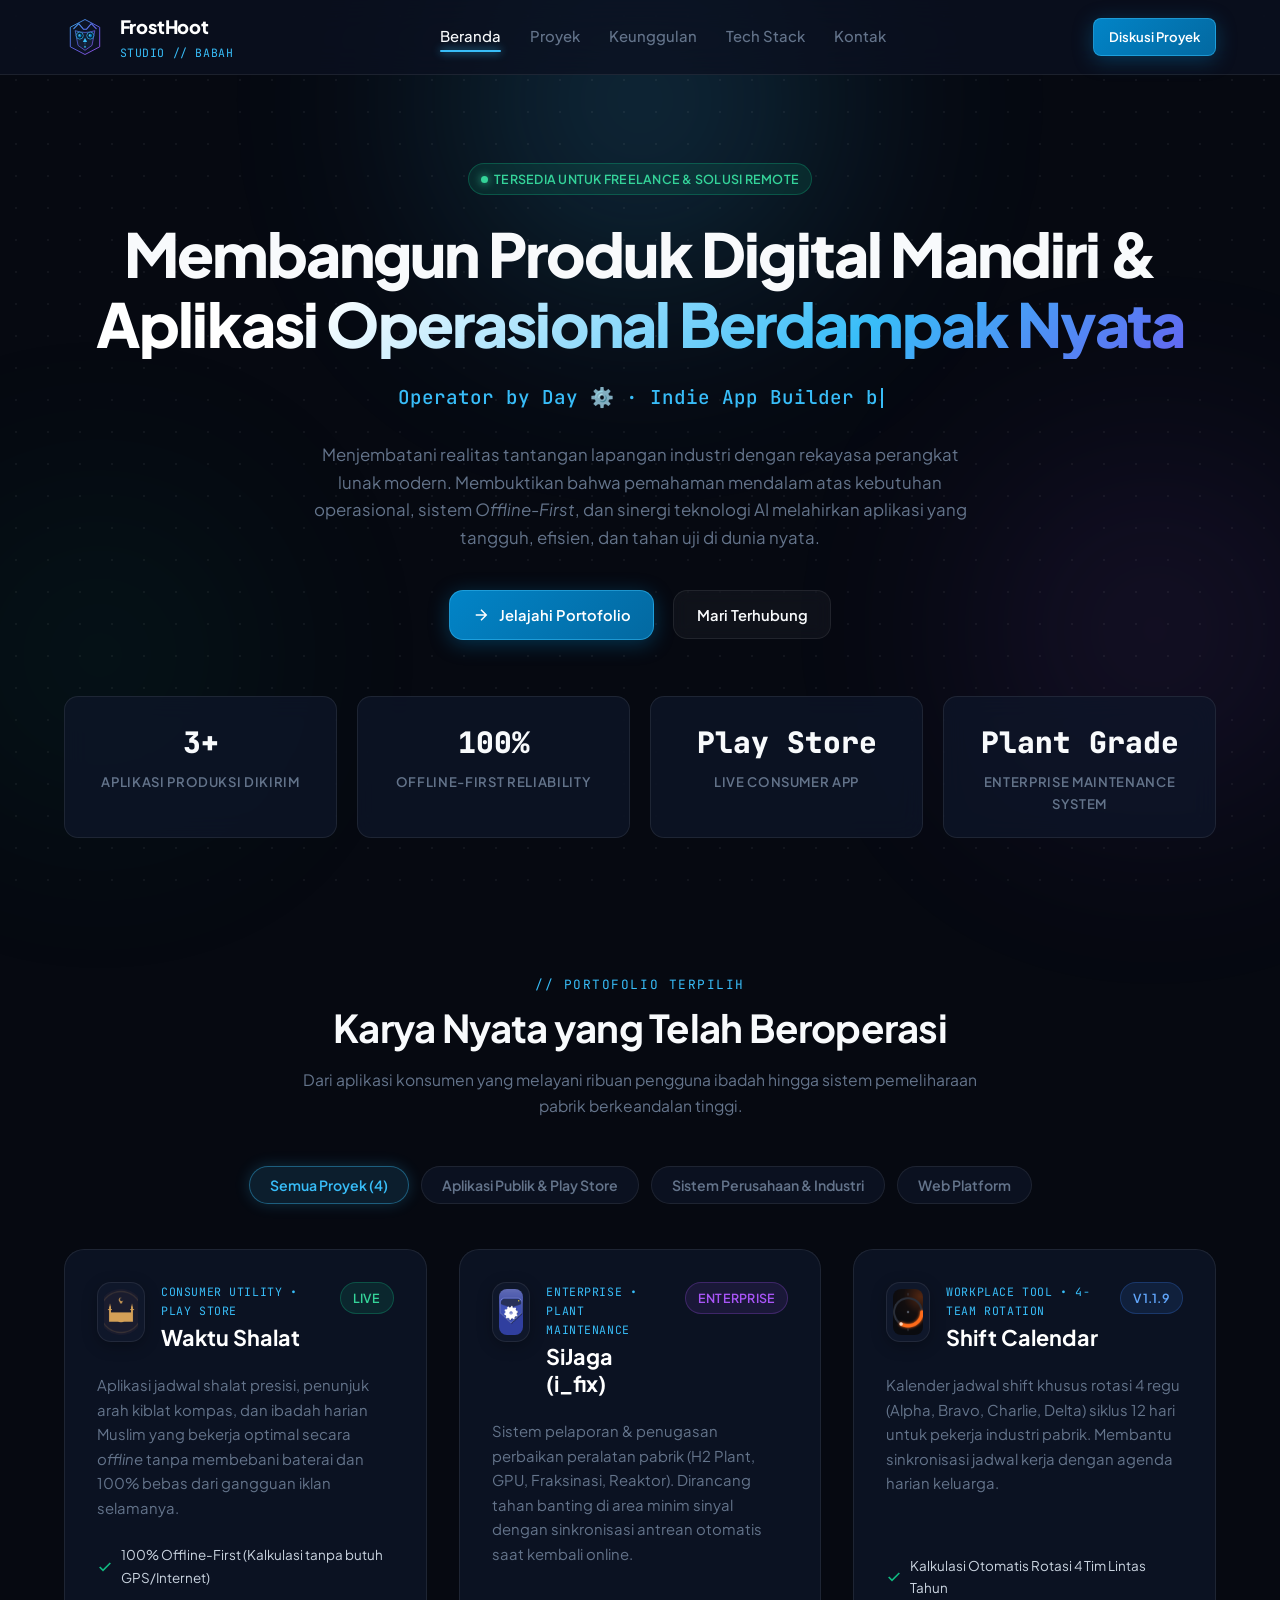
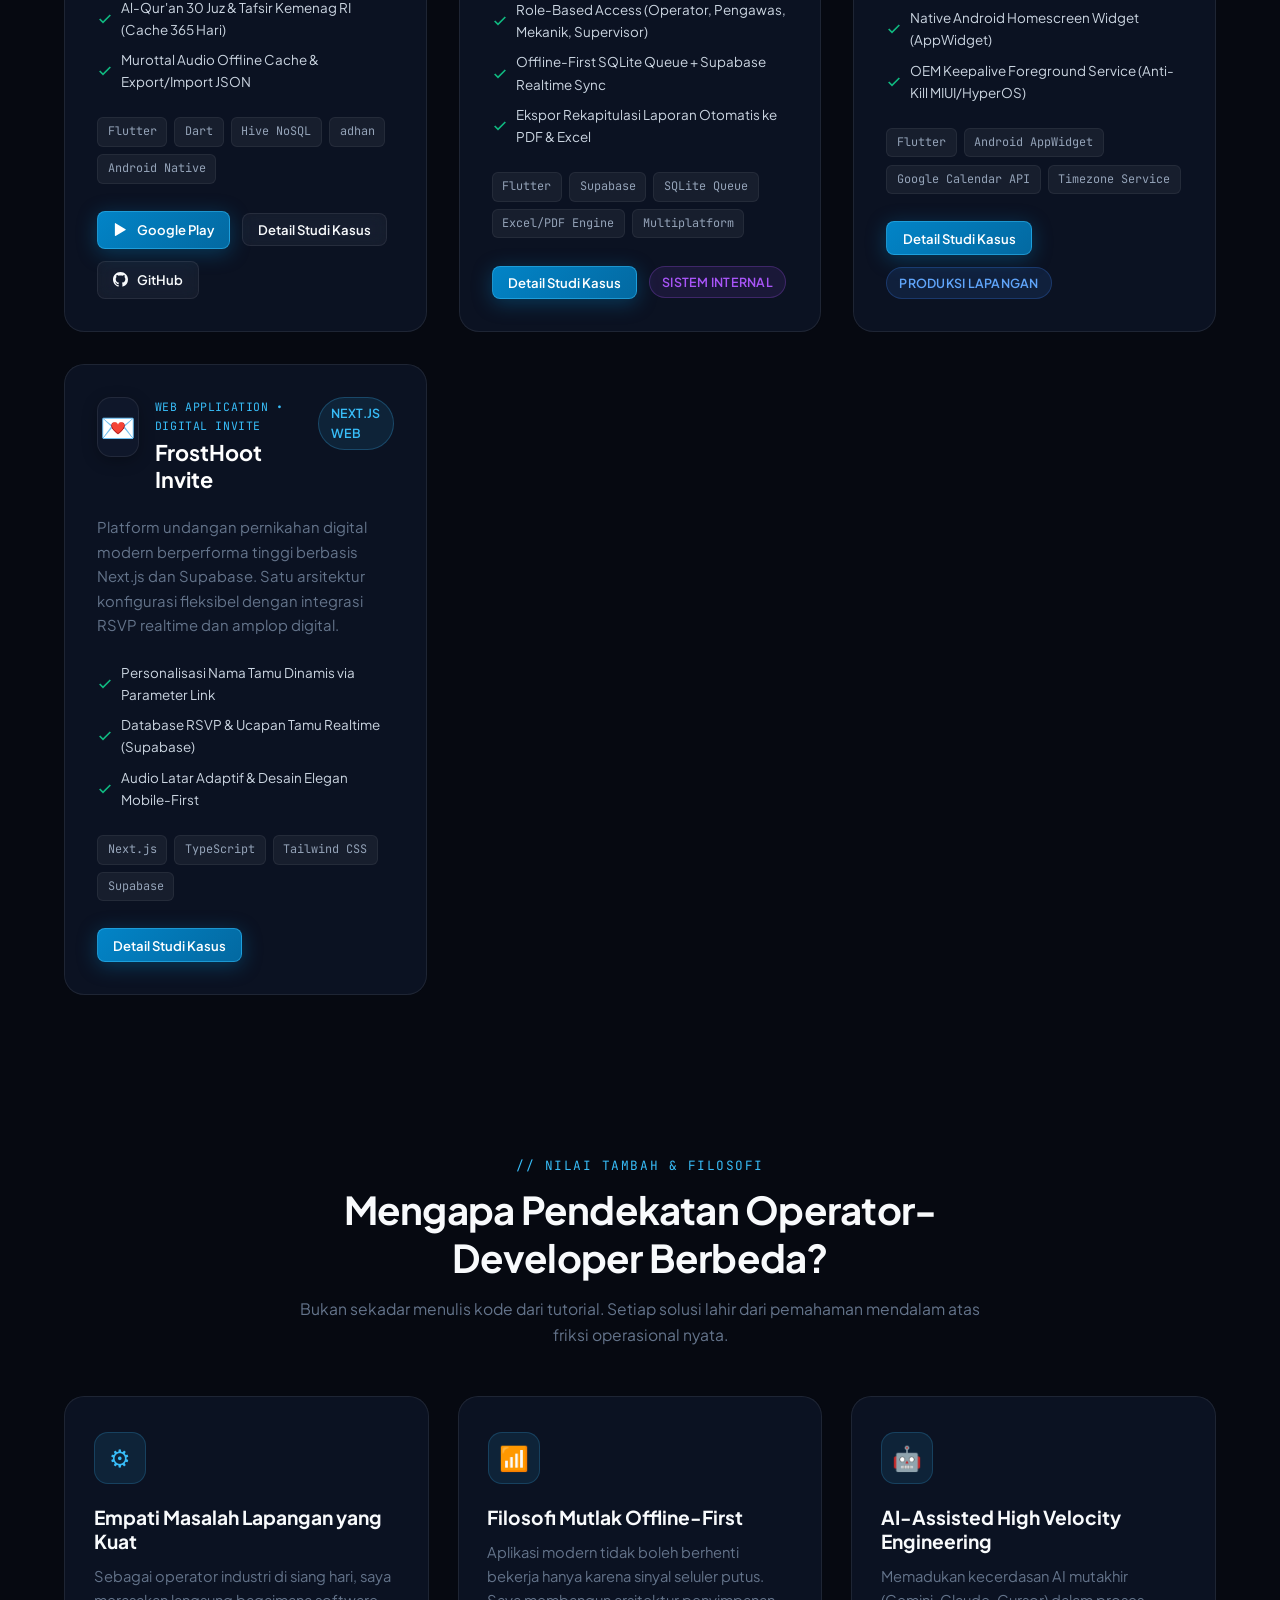
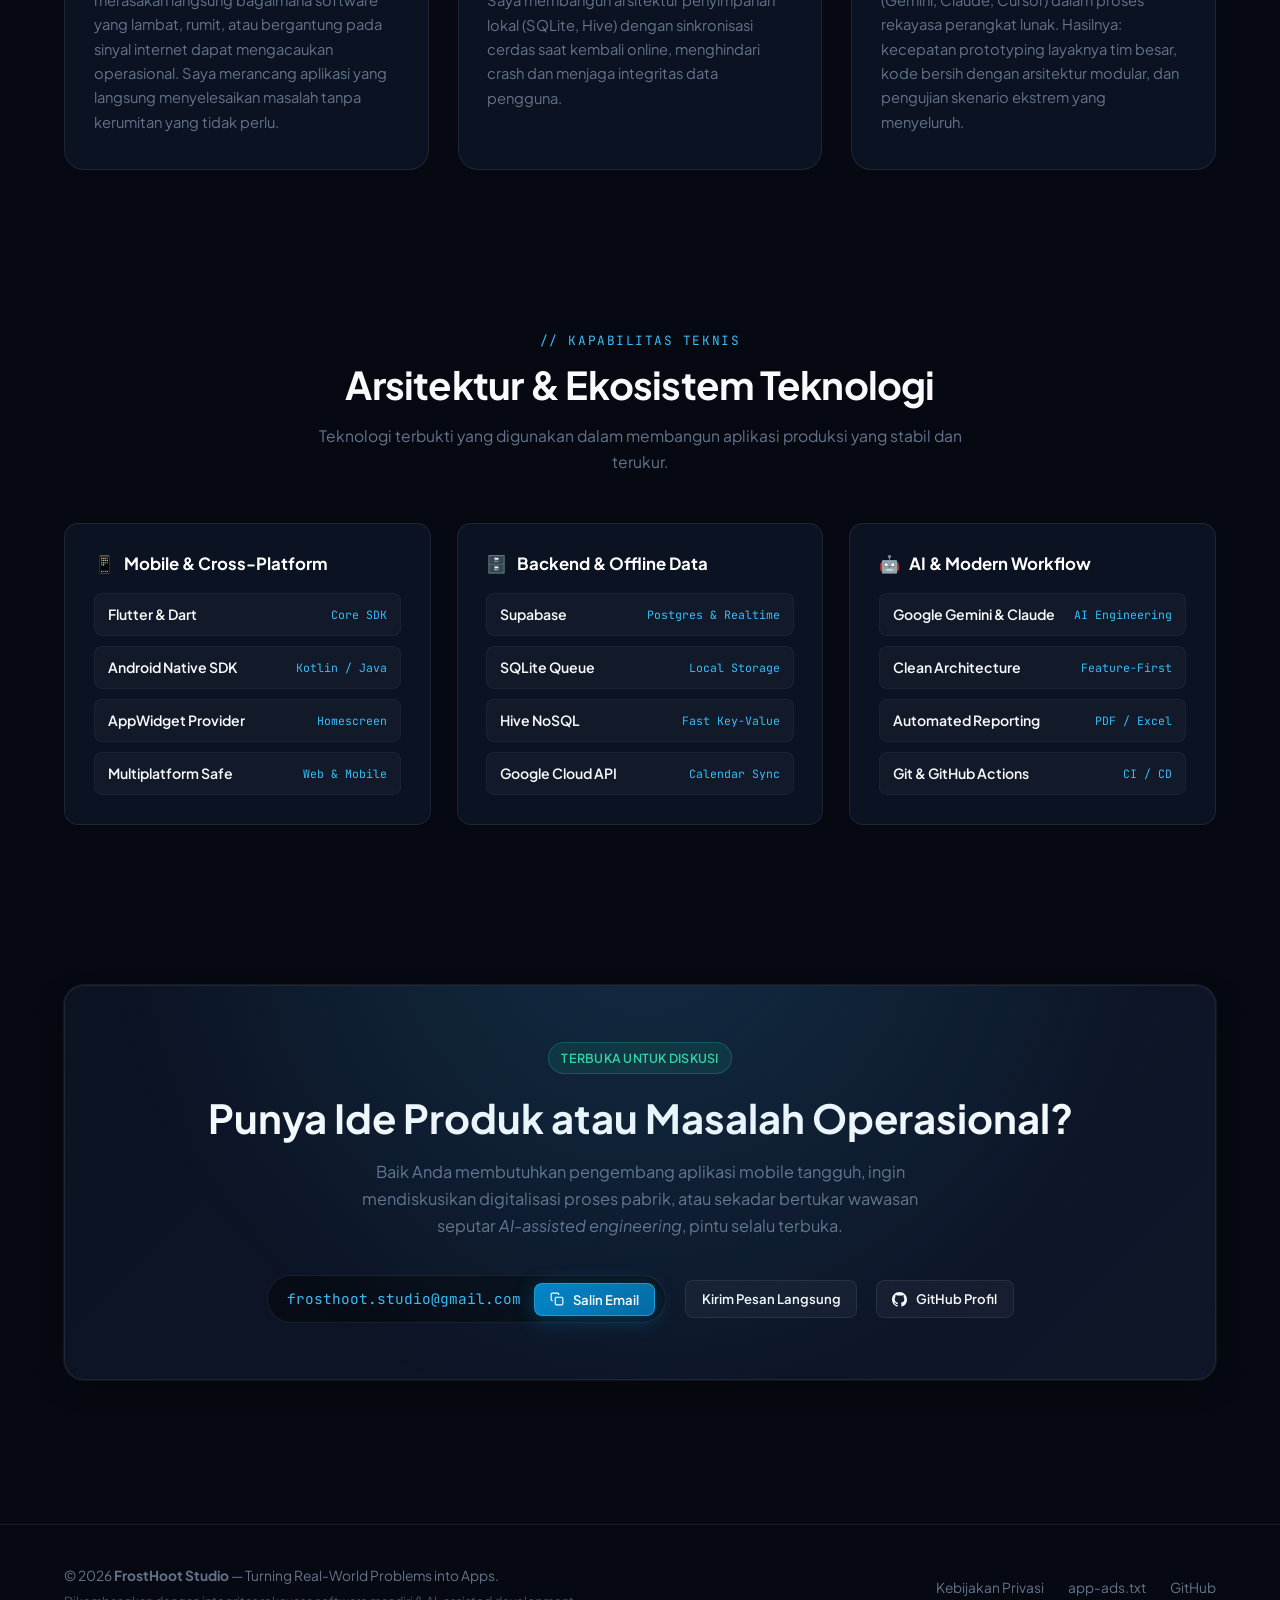
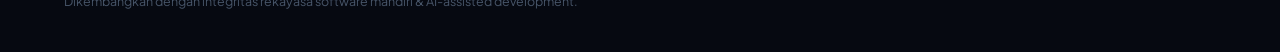
==== commit b7505cdd: "feat: add Google Play link for Waktu Shalat app" ====
--- a/index.html
+++ b/index.html
@@ -188,7 +188,11 @@
             </div>
 
             <div class="project-actions">
-              <button class="btn btn-primary btn-sm" data-open-case-study="prayer_app" id="btnCaseStudyPrayer">
+              <a href="https://play.google.com/store/apps/details?id=studio.frosthoot.prayer_app" target="_blank" rel="noopener noreferrer" class="btn btn-primary btn-sm" id="btnPlayStorePrayer">
+                <svg width="15" height="15" viewBox="0 0 24 24" fill="currentColor" aria-hidden="true"><path d="M3 2.5v19c0 .6.6 1 1.1.7l16-9.5c.5-.3.5-1 0-1.3l-16-9.5C3.6 1.5 3 1.9 3 2.5z"/></svg>
+                Google Play
+              </a>
+              <button class="btn btn-secondary btn-sm" data-open-case-study="prayer_app" id="btnCaseStudyPrayer">
                 Detail Studi Kasus
               </button>
               <a href="https://github.com/frosthootstudio/prayer_app" target="_blank" rel="noopener noreferrer" class="btn btn-secondary btn-sm" id="btnGitPrayer">
